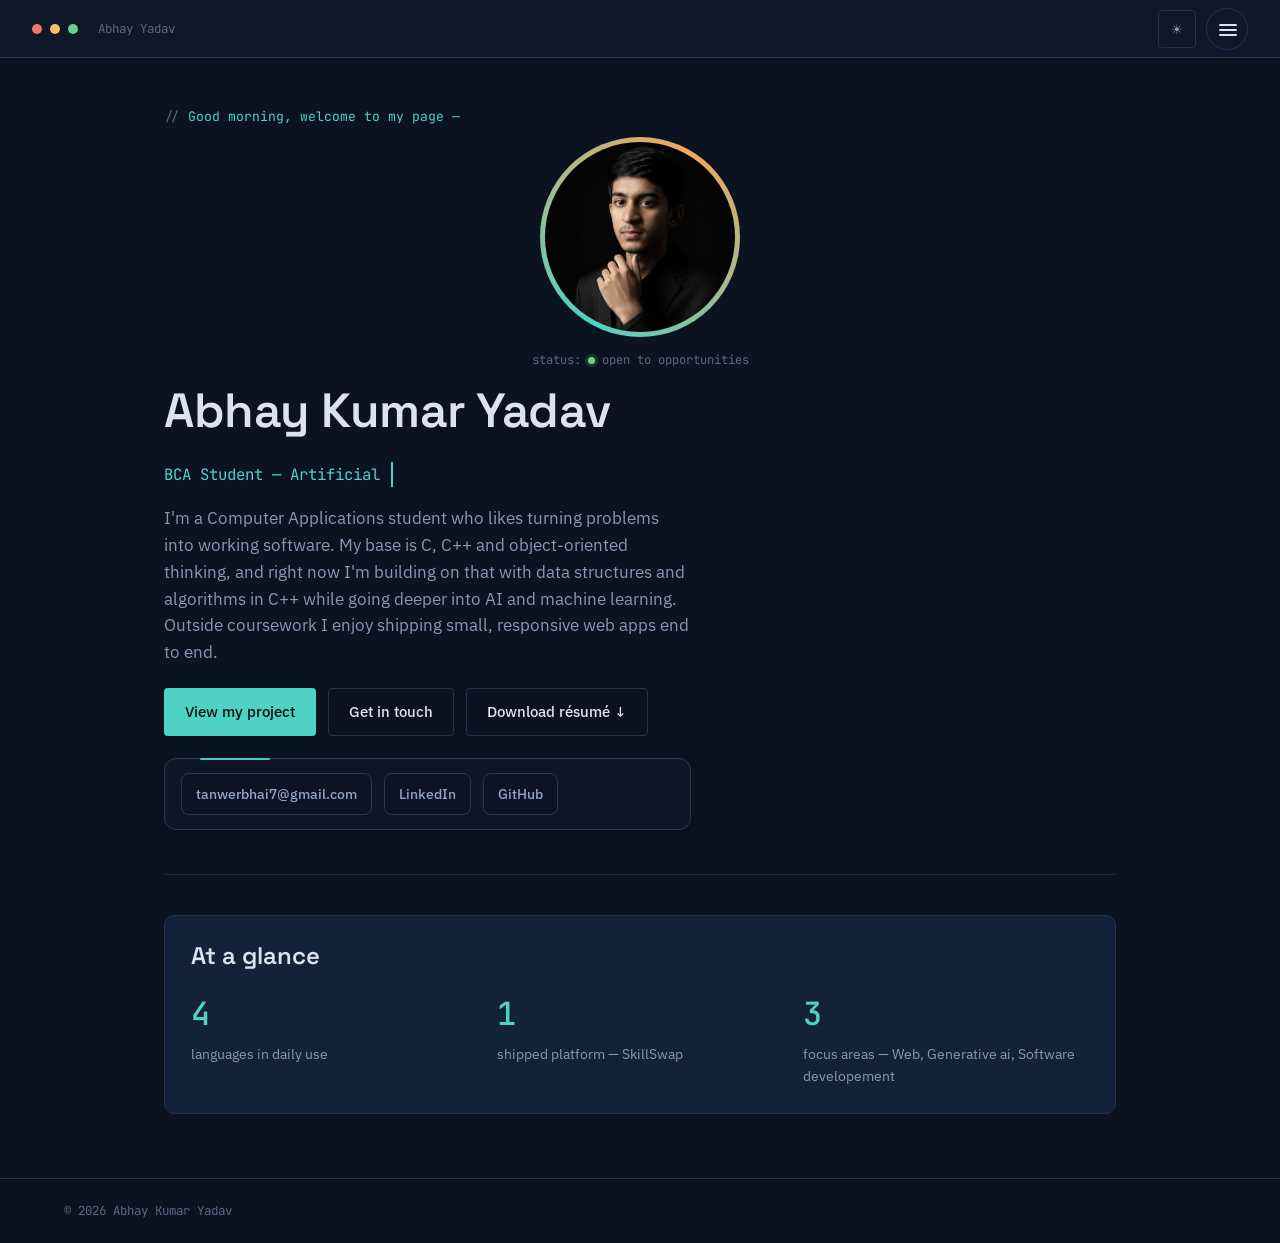
==== index.html @ 4448bd64 "first commit" ====
<!DOCTYPE html>
<html lang="en">
<head>
<meta charset="UTF-8" />
<meta name="viewport" content="width=device-width, initial-scale=1.0" />
<title>Profile — Abhay Kumar Yadav</title>
<meta name="description" content="Portfolio of Abhay Kumar Yadav, BCA (AI/ML) student." />
<link rel="preconnect" href="https://fonts.googleapis.com">
<link href="https://fonts.googleapis.com/css2?family=Space+Grotesk:wght@500;600;700&family=IBM+Plex+Sans:wght@400;500;600&family=JetBrains+Mono:wght@400;500&display=swap" rel="stylesheet">
<link rel="stylesheet" href="css/style.css" />
<link rel="stylesheet" href="css/home.css" />
</head>
<body>

<header class="topbar">
  <span class="dot red"></span><span class="dot yellow"></span><span class="dot green"></span>
  <span class="topbar-path mono">Abhay Yadav</span>
  <div class="topbar-right">
    <button class="icon-btn" data-theme-toggle aria-label="Switch to light theme">☀</button>
    <button class="menu-btn" data-menu-toggle aria-haspopup="true" aria-expanded="false" aria-controls="site-menu" aria-label="Open menu">
      <span></span><span></span><span></span>
    </button>
  </div>
</header>

<nav class="menu-overlay" id="site-menu" data-menu-overlay aria-label="Section navigation">
  <button class="icon-btn menu-overlay-close" data-menu-close aria-label="Close menu">✕</button>
  <div class="menu-grid">
    <a class="menu-card is-active" href="index.html" data-menu-link aria-current="page">
      <span class="menu-card-index mono">01</span>
      <span class="menu-card-title">Profile</span>
      <span class="menu-card-file mono">profile.js</span>
    </a>
    <a class="menu-card" href="education.html" data-menu-link>
      <span class="menu-card-index mono">02</span>
      <span class="menu-card-title">Education</span>
      <span class="menu-card-file mono">education.md</span>
    </a>
    <a class="menu-card" href="skills.html" data-menu-link>
      <span class="menu-card-index mono">03</span>
      <span class="menu-card-title">Skills</span>
      <span class="menu-card-file mono">skills.json</span>
    </a>
    <a class="menu-card" href="projects.html" data-menu-link>
      <span class="menu-card-index mono">04</span>
      <span class="menu-card-title">Projects</span>
      <span class="menu-card-file mono">projects/</span>
    </a>
    <a class="menu-card" href="certifications.html" data-menu-link>
      <span class="menu-card-index mono">05</span>
      <span class="menu-card-title">Certifications</span>
      <span class="menu-card-file mono">certificates/</span>
    </a>
    <a class="menu-card" href="interests.html" data-menu-link>
      <span class="menu-card-index mono">06</span>
      <span class="menu-card-title">Interests</span>
      <span class="menu-card-file mono">interests.txt</span>
    </a>
    <a class="menu-card" href="contact.html" data-menu-link>
      <span class="menu-card-index mono">07</span>
      <span class="menu-card-title">Contact</span>
      <span class="menu-card-file mono">contact.sh</span>
    </a>
  </div>
</nav>

<main class="page">
  <div class="page-inner">
    <p class="eyebrow-comment" data-greeting>Welcome to my page —</p>

     <div class="hero-portrait">
        <div class="avatar-ring">
          <img src="Abhay yadav image.jpeg" alt="Portrait of Abhay Kumar Yadav"
               onerror="this.style.display='none'; this.nextElementSibling.style.display='flex';" />
          <div class="avatar-fallback" aria-hidden="true">AY</div>
        </div>
        <p class="avatar-caption mono">status: <span class="status-dot"></span> open to opportunities</p>
      </div>

    <section class="hero">
      <div class="hero-text">
        <h1>Abhay Kumar Yadav</h1>
        <p class="role mono" id="typed-role"></p>
        <p class="lede">
          I'm a Computer Applications student who likes turning problems into working software.
          My base is C, C++ and object-oriented thinking, and right now I'm building on that with
          data structures and algorithms in C++ while going deeper into AI and machine learning.
          Outside coursework I enjoy shipping small, responsive web apps end to end.
        </p>
        <div class="btn-row">
          <a class="btn btn-primary" href="projects.html">View my project</a>
          <a class="btn btn-ghost" href="contact.html">Get in touch</a>
          <a class="btn btn-ghost" href="assets/Abhay_Kumar_Yadav_Resume.pdf" download>Download résumé ↓</a>
        </div>
        <ul class="social-row">
          <li><a href="mailto:tanwerbhai7@gmail.com">tanwerbhai7@gmail.com</a></li>
          <li><a href="https://linkedin.com/in/abhay-yadav-942232384" target="_blank" rel="noopener">LinkedIn</a></li>
          <li><a href="https://github.com/tanwerbhai7-glitch" target="_blank" rel="noopener">GitHub</a></li>
        </ul>
      </div>

      
    </section>

    <section class="panel reveal snapshot">
      <h2>At a glance</h2>
      <div class="snapshot-grid">
        <div>
          <span class="snapshot-num mono">4</span>
          <span class="snapshot-label">languages in daily use</span>
        </div>
        <div>
          <span class="snapshot-num mono">1</span>
          <span class="snapshot-label">shipped platform — SkillSwap</span>
        </div>
        <div>
          <span class="snapshot-num mono">3</span>
          <span class="snapshot-label">focus areas — Web, Generative ai, Software developement</span>
        </div>
      </div>
    </section>
  </div>
</main>

<footer>
  <span>&copy; <span id="year"></span> Abhay Kumar Yadav</span>
</footer>

<button class="back-to-top" data-back-to-top aria-label="Back to top">↑</button>

<script src="js/main.js"></script>
<script src="js/home.js"></script>
<script>document.getElementById('year').textContent = new Date().getFullYear();</script>
</body>
</html>
---- css/style.css ----
/* ============================================================
   style.css — shared foundation for the one-page site
   Theme: "editor" — content reads like files in a code editor;
   a fixed top bar plus a corner menu button open a full-screen,
   animated section list instead of per-page tabs.
   ============================================================ */

:root {
  /* -- color tokens -- */
  --bg: #0b1220;
  --bg-panel: #101a2c;
  --bg-panel-raised: #142239;
  --border: #223252;
  --border-soft: #1a2740;
  --text: #dce3ee;
  --text-dim: #8a97b3;
  --text-faint: #5b6883;
  --accent: #4fd1c5;      /* teal — primary */
  --accent-2: #f2a65a;    /* amber — secondary */
  --accent-red: #f0776c;
  --shadow: 0 20px 40px -24px rgba(0, 0, 0, 0.6);

  --font-head: "Space Grotesk", "Segoe UI", sans-serif;
  --font-body: "IBM Plex Sans", "Segoe UI", sans-serif;
  --font-mono: "JetBrains Mono", "Courier New", monospace;

  --radius-s: 4px;
  --radius-m: 10px;
  --content-width: 880px;
}

[data-theme="light"] {
  --bg: #f5f6f4;
  --bg-panel: #ffffff;
  --bg-panel-raised: #ffffff;
  --border: #dde1e8;
  --border-soft: #e7eaf0;
  --text: #182233;
  --text-dim: #4d5a72;
  --text-faint: #8a97b3;
  --shadow: 0 20px 40px -28px rgba(20, 30, 50, 0.25);
}

* { box-sizing: border-box; }
html { scroll-behavior: smooth; }

body {
  margin: 0;
  background: var(--bg);
  color: var(--text);
  font-family: var(--font-body);
  font-size: 16px;
  line-height: 1.6;
  -webkit-font-smoothing: antialiased;
  transition: background 0.25s ease, color 0.25s ease;
}

h1, h2, h3, h4 {
  font-family: var(--font-head);
  font-weight: 600;
  line-height: 1.15;
  margin: 0 0 0.5em;
  color: var(--text);
}

p { margin: 0 0 1em; color: var(--text-dim); max-width: 62ch; }
a { color: inherit; text-decoration: none; }
ul { margin: 0; padding: 0; list-style: none; }
button { font-family: inherit; }

::selection { background: var(--accent); color: #06110f; }

:focus-visible {
  outline: 2px solid var(--accent);
  outline-offset: 3px;
  border-radius: 2px;
}

@media (prefers-reduced-motion: reduce) {
  *, *::before, *::after {
    animation-duration: 0.001ms !important;
    animation-iteration-count: 1 !important;
    transition-duration: 0.001ms !important;
    scroll-behavior: auto !important;
  }
}

.mono { font-family: var(--font-mono); }

/* ---------------- fixed top bar ---------------- */
.topbar {
  position: fixed;
  top: 0; left: 0; right: 0;
  height: 58px;
  display: flex;
  align-items: center;
  gap: 8px;
  padding: 0 clamp(16px, 4vw, 32px);
  background: rgba(16, 26, 44, 0.82);
  backdrop-filter: blur(10px);
  border-bottom: 1px solid var(--border);
  z-index: 60;
}
[data-theme="light"] .topbar { background: rgba(255, 255, 255, 0.82); }

.dot { width: 10px; height: 10px; border-radius: 50%; }
.dot.red { background: #f0776c; }
.dot.yellow { background: #f2c265; }
.dot.green { background: #6bd08a; }
.topbar-path {
  margin-left: 12px;
  font-family: var(--font-mono);
  font-size: 0.78rem;
  color: var(--text-faint);
}
@media (max-width: 560px) {
  .topbar-path { display: none; }
}

.topbar-right {
  margin-left: auto;
  display: flex;
  align-items: center;
  gap: 10px;
}

.icon-btn {
  border: 1px solid var(--border);
  background: transparent;
  color: var(--text-dim);
  width: 38px;
  height: 38px;
  border-radius: var(--radius-s);
  display: grid;
  place-items: center;
  cursor: pointer;
  transition: border-color 0.15s ease, color 0.15s ease;
}
.icon-btn:hover { border-color: var(--accent); color: var(--accent); }

/* corner hamburger / menu button */
.menu-btn {
  position: relative;
  width: 42px;
  height: 42px;
  border-radius: 50%;
  border: 1px solid var(--border);
  background: transparent;
  cursor: pointer;
  flex-shrink: 0;
}
.menu-btn span {
  position: absolute;
  left: 12px;
  width: 18px;
  height: 2px;
  border-radius: 2px;
  background: var(--text);
  transition: transform 0.3s ease, opacity 0.2s ease, top 0.3s ease;
}
.menu-btn span:nth-child(1) { top: 15px; }
.menu-btn span:nth-child(2) { top: 20px; }
.menu-btn span:nth-child(3) { top: 25px; }
.menu-btn[aria-expanded="true"] span:nth-child(1) { top: 20px; transform: rotate(45deg); }
.menu-btn[aria-expanded="true"] span:nth-child(2) { opacity: 0; }
.menu-btn[aria-expanded="true"] span:nth-child(3) { top: 20px; transform: rotate(-45deg); }
.menu-btn:hover { border-color: var(--accent); }

/* ---------------- full-screen section menu ---------------- */
.menu-overlay {
  position: fixed;
  inset: 0;
  z-index: 55;
  display: flex;
  flex-direction: column;
  align-items: center;
  justify-content: center;
  gap: 34px;
  padding: 90px 24px 40px;
  background: rgba(6, 10, 20, 0.97);
  opacity: 0;
  visibility: hidden;
  transition: opacity 0.35s ease, visibility 0s linear 0.35s;
}
[data-theme="light"] .menu-overlay { background: rgba(245, 246, 244, 0.98); }
.menu-overlay.is-open {
  opacity: 1;
  visibility: visible;
  transition: opacity 0.35s ease;
}

.menu-overlay-close {
  position: absolute;
  top: 16px;
  right: clamp(16px, 4vw, 32px);
}

.menu-grid {
  display: grid;
  grid-template-columns: repeat(auto-fit, minmax(210px, 1fr));
  gap: 20px;
  width: 100%;
  max-width: 880px;
}

.menu-card {
  position: relative;
  display: flex;
  flex-direction: column;
  gap: 14px;
  padding: 28px 22px 24px;
  border: 1px solid var(--border);
  border-radius: 16px;
  background: linear-gradient(160deg, rgba(79, 209, 197, 0.05), transparent 65%);
  overflow: hidden;
  opacity: 0;
  transform: translateY(28px);
  transition: border-color 0.25s ease, transform 0.25s ease, box-shadow 0.3s ease, background 0.25s ease;
}
[data-theme="light"] .menu-card { background: linear-gradient(160deg, rgba(79, 209, 197, 0.08), transparent 65%); }

/* animated corner brackets — the "impressive border" */
.menu-card::before,
.menu-card::after {
  content: "";
  position: absolute;
  width: 22px;
  height: 22px;
  border-color: var(--accent);
  opacity: 0;
  transition: opacity 0.25s ease, width 0.25s ease, height 0.25s ease;
}
.menu-card::before { top: 9px; left: 9px; border-top: 2px solid; border-left: 2px solid; border-radius: 4px 0 0 0; }
.menu-card::after { bottom: 9px; right: 9px; border-bottom: 2px solid; border-right: 2px solid; border-radius: 0 0 4px 0; }

.menu-overlay.is-open .menu-card {
  animation: menuItemIn 0.55s cubic-bezier(0.16, 1, 0.3, 1) forwards;
}
.menu-grid a:nth-child(1) { animation-delay: 0.06s; }
.menu-grid a:nth-child(2) { animation-delay: 0.12s; }
.menu-grid a:nth-child(3) { animation-delay: 0.18s; }
.menu-grid a:nth-child(4) { animation-delay: 0.24s; }
.menu-grid a:nth-child(5) { animation-delay: 0.30s; }
.menu-grid a:nth-child(6) { animation-delay: 0.36s; }
.menu-grid a:nth-child(7) { animation-delay: 0.42s; }

@keyframes menuItemIn {
  to { opacity: 1; transform: translateY(0); }
}

.menu-card:hover,
.menu-card:focus-visible,
.menu-card.is-active {
  border-color: var(--accent);
  transform: translateY(-6px);
  box-shadow: 0 22px 44px -22px rgba(79, 209, 197, 0.45);
  background: linear-gradient(160deg, rgba(79, 209, 197, 0.12), transparent 65%);
}
.menu-card:hover::before, .menu-card:hover::after,
.menu-card:focus-visible::before, .menu-card:focus-visible::after,
.menu-card.is-active::before, .menu-card.is-active::after {
  opacity: 1;
  width: 28px;
  height: 28px;
}
.menu-card.is-active { border-color: var(--accent-2); }
.menu-card.is-active::before, .menu-card.is-active::after { border-color: var(--accent-2); }

.menu-card-index {
  font-family: var(--font-mono);
  font-size: 0.8rem;
  color: var(--accent);
}
.menu-card.is-active .menu-card-index { color: var(--accent-2); }

.menu-card-title {
  font-family: var(--font-head);
  font-size: 1.5rem;
  font-weight: 600;
  color: var(--text);
  line-height: 1.2;
}

.menu-card-file {
  margin-top: auto;
  font-family: var(--font-mono);
  font-size: 0.74rem;
  color: var(--text-faint);
  padding-top: 10px;
  border-top: 1px dashed var(--border-soft);
}

.menu-footer {
  opacity: 0;
  transform: translateY(16px);
  font-family: var(--font-mono);
  font-size: 0.8rem;
  color: var(--text-faint);
}
.menu-overlay.is-open .menu-footer {
  animation: menuItemIn 0.5s ease forwards;
  animation-delay: 0.46s;
}

@media (prefers-reduced-motion: reduce) {
  .menu-card, .menu-footer { animation: none !important; opacity: 1; transform: none; }
}

@media (max-width: 560px) {
  .menu-overlay { padding: 80px 18px 30px; gap: 20px; }
  .menu-grid { grid-template-columns: 1fr 1fr; gap: 14px; }
  .menu-card { padding: 20px 16px 16px; }
  .menu-card-title { font-size: 1.15rem; }
}

/* ---------------- page content wrapper (per-page layout) ---------------- */
main.page { padding-top: 58px; }
.page-inner {
  max-width: 1080px;
  margin: 0 auto;
  padding: 48px clamp(20px, 5vw, 64px) 64px;
}

.eyebrow-comment {
  font-family: var(--font-mono);
  font-size: 0.82rem;
  color: var(--accent);
  margin-bottom: 10px;
}
.eyebrow-comment::before { content: "// "; color: var(--text-faint); }

.lede {
  max-width: 68ch;
  font-size: 1.05rem;
}

/* ---------------- buttons ---------------- */
.btn {
  display: inline-flex;
  align-items: center;
  gap: 8px;
  padding: 11px 20px;
  border-radius: var(--radius-s);
  font-size: 0.92rem;
  font-weight: 500;
  cursor: pointer;
  border: 1px solid transparent;
  transition: transform 0.15s ease, border-color 0.15s ease, background 0.15s ease, color 0.15s ease;
}
.btn:active { transform: translateY(1px); }

.btn-primary {
  background: var(--accent);
  color: #06120f;
}
.btn-primary:hover { background: #6fe0d4; }

.btn-ghost {
  background: transparent;
  border-color: var(--border);
  color: var(--text);
}
.btn-ghost:hover { border-color: var(--accent); color: var(--accent); }

.btn-row { display: flex; flex-wrap: wrap; gap: 12px; margin-top: 22px; }

/* ---------------- panels / cards ---------------- */
.panel {
  border: 1px solid var(--border);
  border-radius: var(--radius-m);
  background: var(--bg-panel-raised);
  padding: 26px;
}

.grid {
  display: grid;
  gap: 20px;
}

.tag {
  display: inline-block;
  padding: 4px 10px;
  border-radius: 999px;
  border: 1px solid var(--border);
  font-family: var(--font-mono);
  font-size: 0.74rem;
  color: var(--text-dim);
}

/* reveal-on-scroll utility */
.reveal {
  opacity: 0;
  transform: translateY(14px);
  transition: opacity 0.5s ease, transform 0.5s ease;
}
.reveal.is-visible { opacity: 1; transform: translateY(0); }

/* ---------------- footer ---------------- */
footer {
  border-top: 1px solid var(--border);
  padding: 22px clamp(20px, 5vw, 64px);
  display: flex;
  flex-wrap: wrap;
  align-items: center;
  justify-content: space-between;
  gap: 12px;
  font-family: var(--font-mono);
  font-size: 0.78rem;
  color: var(--text-faint);
}
footer a:hover { color: var(--accent); }

.back-to-top {
  position: fixed;
  right: 24px;
  bottom: 24px;
  width: 42px;
  height: 42px;
  border-radius: 50%;
  border: 1px solid var(--border);
  background: var(--bg-panel-raised);
  color: var(--text);
  display: grid;
  place-items: center;
  cursor: pointer;
  opacity: 0;
  pointer-events: none;
  transform: translateY(8px);
  transition: opacity 0.2s ease, transform 0.2s ease, border-color 0.2s ease;
  z-index: 50;
}
.back-to-top.show { opacity: 1; pointer-events: auto; transform: translateY(0); }
.back-to-top:hover { border-color: var(--accent); color: var(--accent); }

/* ---------------- responsive ---------------- */
@media (max-width: 720px) {
  .page-inner { padding: 32px 18px 48px; }
}
---- css/home.css ----
.hero {
  display: grid;
  grid-template-columns: 1.4fr 1fr;
  gap: 48px;
  align-items: center;

  padding-bottom: 44px;
  border-bottom: 1px solid var(--border-soft);
  margin-bottom: 40px;
}

/* =========================
   HERO HEADING
========================= */

.hero h1 {
  font-size: clamp(2.1rem, 4vw, 3rem);
  letter-spacing: -0.01em;
}

/* =========================
   ROLE / TYPING TEXT
========================= */

.role {
  color: var(--accent);
  font-size: 0.98rem;
  min-height: 1.4em;
  margin-bottom: 18px;
}

.role .cursor {
  display: inline-block;
  width: 2px;
  background: var(--accent);
  margin-left: 2px;
  animation: blink 1s steps(1) infinite;
}

@keyframes blink {
  50% {
    opacity: 0;
  }
}

/* =========================
   SOCIAL ROW
========================= */

.social-row {
  display: flex;
  flex-wrap: wrap;
  gap: 12px;

  list-style: none;
  padding: 14px 16px;
  margin: 22px 0 0;

  background: rgba(18, 29, 48, 0.35);

  border: 1px solid #263956;
  border-radius: 12px;

  box-shadow:
    0 8px 25px rgba(0, 0, 0, 0.18),
    inset 0 1px 0 rgba(255, 255, 255, 0.02);

  position: relative;
}

/* Small teal accent line */
.social-row::before {
  content: "";
  position: absolute;

  top: -1px;
  left: 35px;

  width: 70px;
  height: 2px;

  background: #4ccbc3;
  border-radius: 10px;
}

/* Individual items */
.social-row li {
  border: 1px solid #263956;
  border-radius: 8px;

  background: rgba(11, 18, 32, 0.55);

  transition: 0.25s ease;
}

/* Links */
.social-row li a {
  display: block;

  padding: 9px 14px;

  color: #91a4c4;
  text-decoration: none;

  font-size: 14px;
  font-weight: 500;

  transition: 0.25s ease;
}

/* Hover effect */
.social-row li:hover {
  border-color: #4ccbc3;

  background: rgba(76, 203, 195, 0.07);

  transform: translateY(-2px);

  box-shadow:
    0 5px 15px rgba(76, 203, 195, 0.08);
}

.social-row li:hover a {
  color: #4ccbc3;
}

/* =========================
   HERO PORTRAIT
========================= */

.hero-portrait {
  display: flex;
  flex-direction: column;
  align-items: center;
  gap: 14px;
}

/* Avatar */
.avatar-ring {
  width: 200px;
  height: 200px;

  border-radius: 50%;
  padding: 5px;

  background: conic-gradient(
    from 210deg,
    var(--accent),
    var(--accent-2),
    var(--accent)
  );

  display: grid;
  place-items: center;
}

/* Avatar image */
.avatar-ring img,
.avatar-fallback {
  width: 100%;
  height: 100%;

  border-radius: 50%;
  object-fit: cover;

  display: block;
}

/* Avatar fallback */
.avatar-fallback {
  display: none;

  background: var(--bg-panel-raised);
  color: var(--text);

  font-family: var(--font-head);
  font-size: 3rem;
  font-weight: 700;

  align-items: center;
  justify-content: center;
}

/* Avatar caption */
.avatar-caption {
  font-size: 0.76rem;
  color: var(--text-faint);
}

/* =========================
   STATUS DOT
========================= */

.status-dot {
  display: inline-block;

  width: 7px;
  height: 7px;

  border-radius: 50%;

  background: #6bd08a;

  box-shadow:
    0 0 0 3px rgba(107, 208, 138, 0.18);
}

/* =========================
   SNAPSHOT GRID
========================= */

.snapshot-grid {
  display: grid;

  grid-template-columns: repeat(3, 1fr);

  gap: 20px;

  margin-top: 18px;
}

/* Snapshot item */
.snapshot-grid > div {
  display: flex;
  flex-direction: column;
  gap: 4px;
}

/* Snapshot number */
.snapshot-num {
  font-size: 2rem;

  color: var(--accent);

  font-weight: 500;
}

/* Snapshot label */
.snapshot-label {
  color: var(--text-dim);

  font-size: 0.86rem;
}

/* =========================
   TABLET / SMALL SCREEN
========================= */

@media (max-width: 720px) {

  .hero {
    grid-template-columns: 1fr;
    text-align: center;
  }

  .social-row {
    justify-content: center;
  }

  .social-row li a {
    text-align: center;
  }

  .snapshot-grid {
    grid-template-columns: 1fr;
  }

}

/* =========================
   MOBILE
========================= */

@media (max-width: 600px) {

  .social-row {
    display: grid;
    grid-template-columns: 1fr;

    gap: 10px;
  }

  .social-row li {
    width: 100%;
  }

  .social-row li a {
    text-align: center;
  }

}

/* =========================
   VERY SMALL PHONES
========================= */

@media (max-width: 380px) {

  .hero {
    gap: 30px;
  }

  .avatar-ring {
    width: 170px;
    height: 170px;
  }

  .social-row {
    padding: 12px;
  }

  .social-row li a {
    padding: 9px 10px;
    font-size: 13px;
  }

  .snapshot-num {
    font-size: 1.7rem;
  }

}
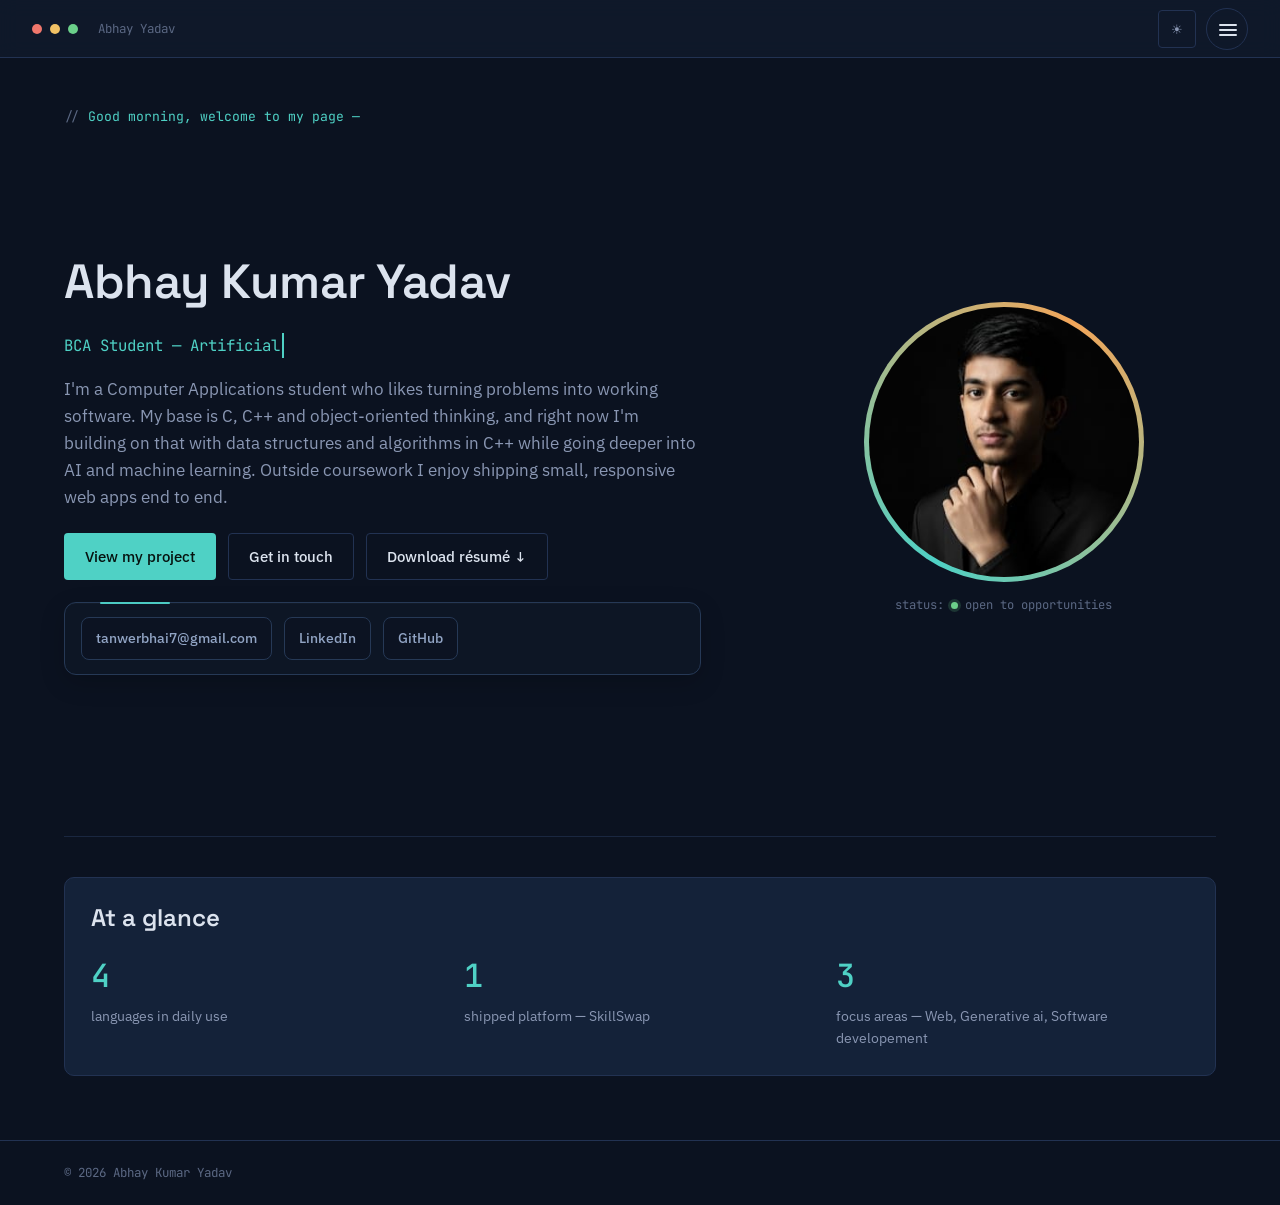
==== commit e885499b: "Updated project" ====
--- a/index.html
+++ b/index.html
@@ -68,15 +68,6 @@
   <div class="page-inner">
     <p class="eyebrow-comment" data-greeting>Welcome to my page —</p>
 
-     <div class="hero-portrait">
-        <div class="avatar-ring">
-          <img src="Abhay yadav image.jpeg" alt="Portrait of Abhay Kumar Yadav"
-               onerror="this.style.display='none'; this.nextElementSibling.style.display='flex';" />
-          <div class="avatar-fallback" aria-hidden="true">AY</div>
-        </div>
-        <p class="avatar-caption mono">status: <span class="status-dot"></span> open to opportunities</p>
-      </div>
-
     <section class="hero">
       <div class="hero-text">
         <h1>Abhay Kumar Yadav</h1>
@@ -98,8 +89,14 @@
           <li><a href="https://github.com/tanwerbhai7-glitch" target="_blank" rel="noopener">GitHub</a></li>
         </ul>
       </div>
-
-      
+      <div class="hero-portrait">
+        <div class="avatar-ring">
+          <img src="Abhay yadav image.jpeg" alt="Portrait of Abhay Kumar Yadav"
+               onerror="this.style.display='none'; this.nextElementSibling.style.display='flex';" />
+          <div class="avatar-fallback" aria-hidden="true">AY</div>
+        </div>
+        <p class="avatar-caption mono">status: <span class="status-dot"></span> open to opportunities</p>
+      </div>
     </section>
 
     <section class="panel reveal snapshot">
--- a/css/style.css
+++ b/css/style.css
@@ -26,7 +26,7 @@
 
   --radius-s: 4px;
   --radius-m: 10px;
-  --content-width: 880px;
+  --content-width: 100%;
 }
 
 [data-theme="light"] {
@@ -42,14 +42,17 @@
 }
 
 * { box-sizing: border-box; }
-html { scroll-behavior: smooth; }
+html {
+  scroll-behavior: smooth;
+  font-size: clamp(14px, calc(13px + 0.25vw), 16px);
+}
 
 body {
   margin: 0;
   background: var(--bg);
   color: var(--text);
   font-family: var(--font-body);
-  font-size: 16px;
+  font-size: 1rem;
   line-height: 1.6;
   -webkit-font-smoothing: antialiased;
   transition: background 0.25s ease, color 0.25s ease;
@@ -63,6 +66,7 @@
   color: var(--text);
 }
 
+h1 { font-size: clamp(2rem, 5vw, 3rem); }
 p { margin: 0 0 1em; color: var(--text-dim); max-width: 62ch; }
 a { color: inherit; text-decoration: none; }
 ul { margin: 0; padding: 0; list-style: none; }
@@ -313,12 +317,16 @@
   .menu-card-title { font-size: 1.15rem; }
 }
 
+@media (max-width: 380px) {
+  .menu-grid { grid-template-columns: 1fr; }
+}
+
 /* ---------------- page content wrapper (per-page layout) ---------------- */
 main.page { padding-top: 58px; }
 .page-inner {
-  max-width: 1080px;
+  width: 100%;
   margin: 0 auto;
-  padding: 48px clamp(20px, 5vw, 64px) 64px;
+  padding: 48px clamp(20px, 5vw, 80px) 64px;
 }
 
 .eyebrow-comment {
@@ -369,7 +377,7 @@
   border: 1px solid var(--border);
   border-radius: var(--radius-m);
   background: var(--bg-panel-raised);
-  padding: 26px;
+  padding: clamp(18px, 3vw, 26px);
 }
 
 .grid {
--- a/css/home.css
+++ b/css/home.css
@@ -1,9 +1,10 @@
 .hero {
   display: grid;
-  grid-template-columns: 1.4fr 1fr;
-  gap: 48px;
+  grid-template-columns: minmax(0, 1.2fr) minmax(220px, 0.8fr);
+  gap: clamp(32px, 7vw, 96px);
   align-items: center;
 
+  min-height: calc(100svh - 200px);
   padding-bottom: 44px;
   border-bottom: 1px solid var(--border-soft);
   margin-bottom: 40px;
@@ -133,12 +134,13 @@
   flex-direction: column;
   align-items: center;
   gap: 14px;
+  justify-self: center;
 }
 
 /* Avatar */
 .avatar-ring {
-  width: 200px;
-  height: 200px;
+  width: clamp(180px, 24vw, 280px);
+  height: clamp(180px, 24vw, 280px);
 
   border-radius: 50%;
   padding: 5px;
@@ -251,6 +253,21 @@
   .hero {
     grid-template-columns: 1fr;
     text-align: center;
+    gap: 24px;
+    min-height: 0;
+  }
+
+  .hero-text {
+    order: 1;
+  }
+
+  .hero-portrait {
+    order: 0;
+  }
+
+  .hero .lede {
+    margin-left: auto;
+    margin-right: auto;
   }
 
   .social-row {
@@ -301,8 +318,8 @@
   }
 
   .avatar-ring {
-    width: 170px;
-    height: 170px;
+    width: 160px;
+    height: 160px;
   }
 
   .social-row {
